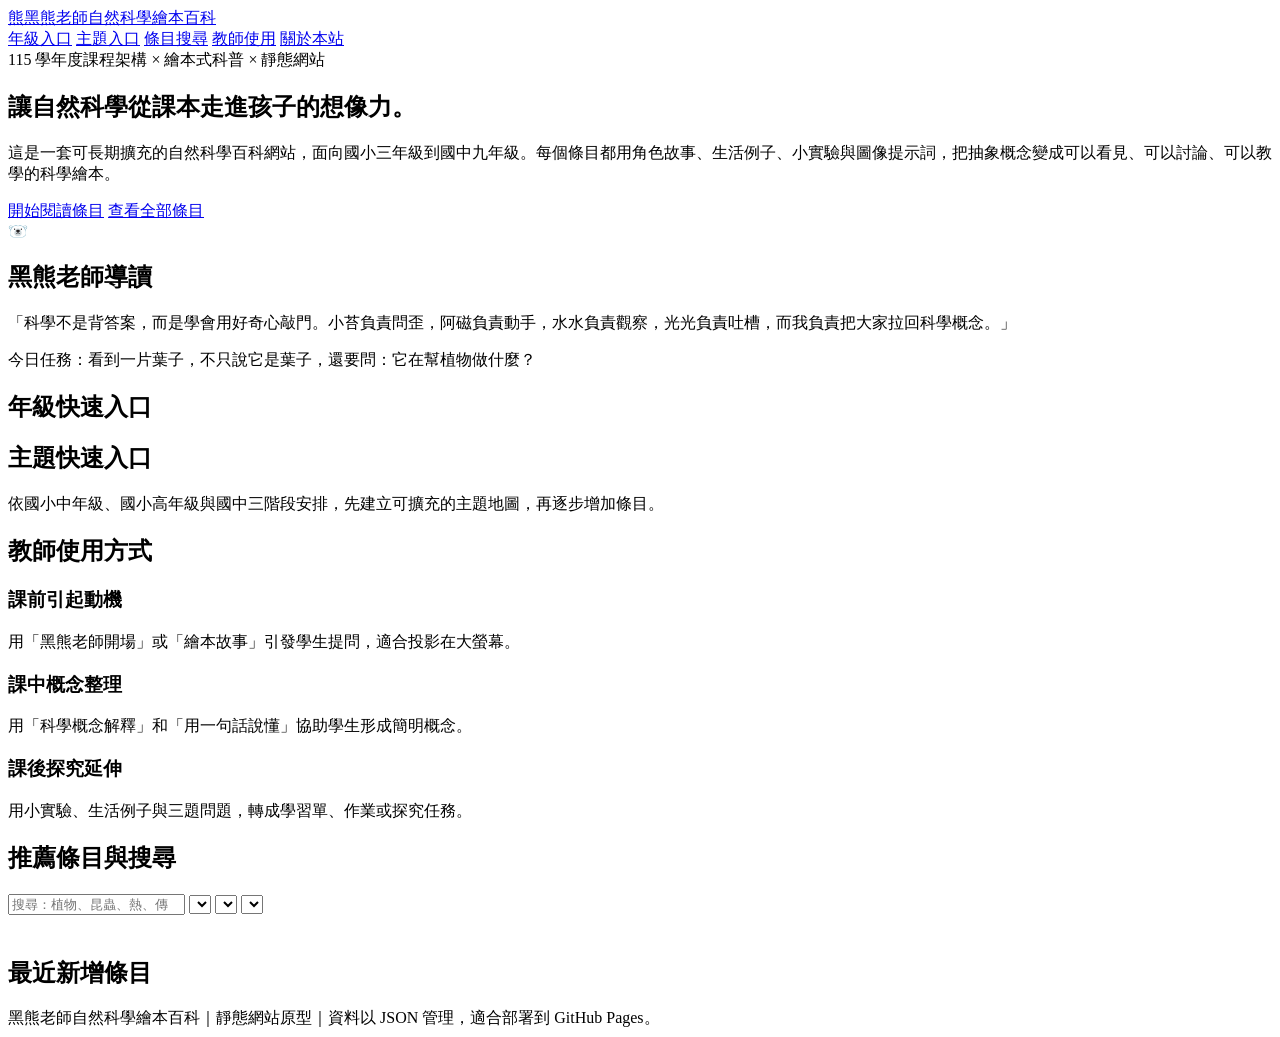
==== index.html @ 25e5d041 "Add homepage" ====
<!doctype html>
<html lang="zh-Hant">
<head>
  <meta charset="utf-8">
  <meta name="viewport" content="width=device-width, initial-scale=1">
  <title>黑熊老師自然科學繪本百科</title>
  <meta name="description" content="面向國小三年級到國中九年級的自然科學科普繪本百科網站。">
  <link rel="stylesheet" href="assets/css/style.css">
</head>
<body>
  <header class="site-header">
    <div class="container nav">
      <a class="logo" href="index.html"><span class="logo-mark">熊</span><span>黑熊老師自然科學繪本百科</span></a>
      <nav class="nav-links" aria-label="主選單">
        <a href="#grades">年級入口</a>
        <a href="#topics">主題入口</a>
        <a href="#entries">條目搜尋</a>
        <a href="pages/teacher-guide.html">教師使用</a>
        <a href="pages/about.html">關於本站</a>
      </nav>
    </div>
  </header>

  <main>
    <section class="hero">
      <div class="container hero-grid">
        <div>
          <span class="eyebrow">115 學年度課程架構 × 繪本式科普 × 靜態網站</span>
          <h1>讓自然科學從課本走進孩子的想像力。</h1>
          <p class="lead">這是一套可長期擴充的自然科學百科網站，面向國小三年級到國中九年級。每個條目都用角色故事、生活例子、小實驗與圖像提示詞，把抽象概念變成可以看見、可以討論、可以教學的科學繪本。</p>
          <div class="pill-row">
            <a class="button" href="#entries">開始閱讀條目</a>
            <a class="button" href="pages/entries.html">查看全部條目</a>
          </div>
        </div>
        <aside class="hero-card">
          <div class="bear-portrait">🐻‍❄️</div>
          <h2>黑熊老師導讀</h2>
          <p>「科學不是背答案，而是學會用好奇心敲門。小苔負責問歪，阿磁負責動手，水水負責觀察，光光負責吐槽，而我負責把大家拉回科學概念。」</p>
          <div class="quote">今日任務：看到一片葉子，不只說它是葉子，還要問：它在幫植物做什麼？</div>
        </aside>
      </div>
    </section>

    <section class="section" id="grades">
      <div class="container">
        <h2>年級快速入口</h2>
        <div class="card-grid" id="gradeQuick"></div>
      </div>
    </section>

    <section class="section" id="topics">
      <div class="container">
        <h2>主題快速入口</h2>
        <p class="lead">依國小中年級、國小高年級與國中三階段安排，先建立可擴充的主題地圖，再逐步增加條目。</p>
        <div class="card-grid" id="topicQuick"></div>
      </div>
    </section>

    <section class="section">
      <div class="container">
        <h2>教師使用方式</h2>
        <div class="card-grid">
          <article class="card"><h3>課前引起動機</h3><p>用「黑熊老師開場」或「繪本故事」引發學生提問，適合投影在大螢幕。</p></article>
          <article class="card"><h3>課中概念整理</h3><p>用「科學概念解釋」和「用一句話說懂」協助學生形成簡明概念。</p></article>
          <article class="card"><h3>課後探究延伸</h3><p>用小實驗、生活例子與三題問題，轉成學習單、作業或探究任務。</p></article>
        </div>
      </div>
    </section>

    <section class="section" id="entries">
      <div class="container">
        <h2>推薦條目與搜尋</h2>
        <div class="search-panel">
          <div class="controls">
            <input id="searchInput" type="search" placeholder="搜尋：植物、昆蟲、熱、傳導……" aria-label="搜尋條目">
            <select id="gradeFilter" aria-label="年級篩選"></select>
            <select id="stageFilter" aria-label="階段篩選"></select>
            <select id="topicFilter" aria-label="主題篩選"></select>
          </div>
        </div>
        <div class="entry-list" id="entryList"></div>
        <h2 style="margin-top: 42px;">最近新增條目</h2>
        <div class="entry-list" id="recommendedEntries"></div>
      </div>
    </section>
  </main>

  <footer class="footer">
    <div class="container">黑熊老師自然科學繪本百科｜靜態網站原型｜資料以 JSON 管理，適合部署到 GitHub Pages。</div>
  </footer>
  <script src="assets/js/app.js"></script>
</body>
</html>
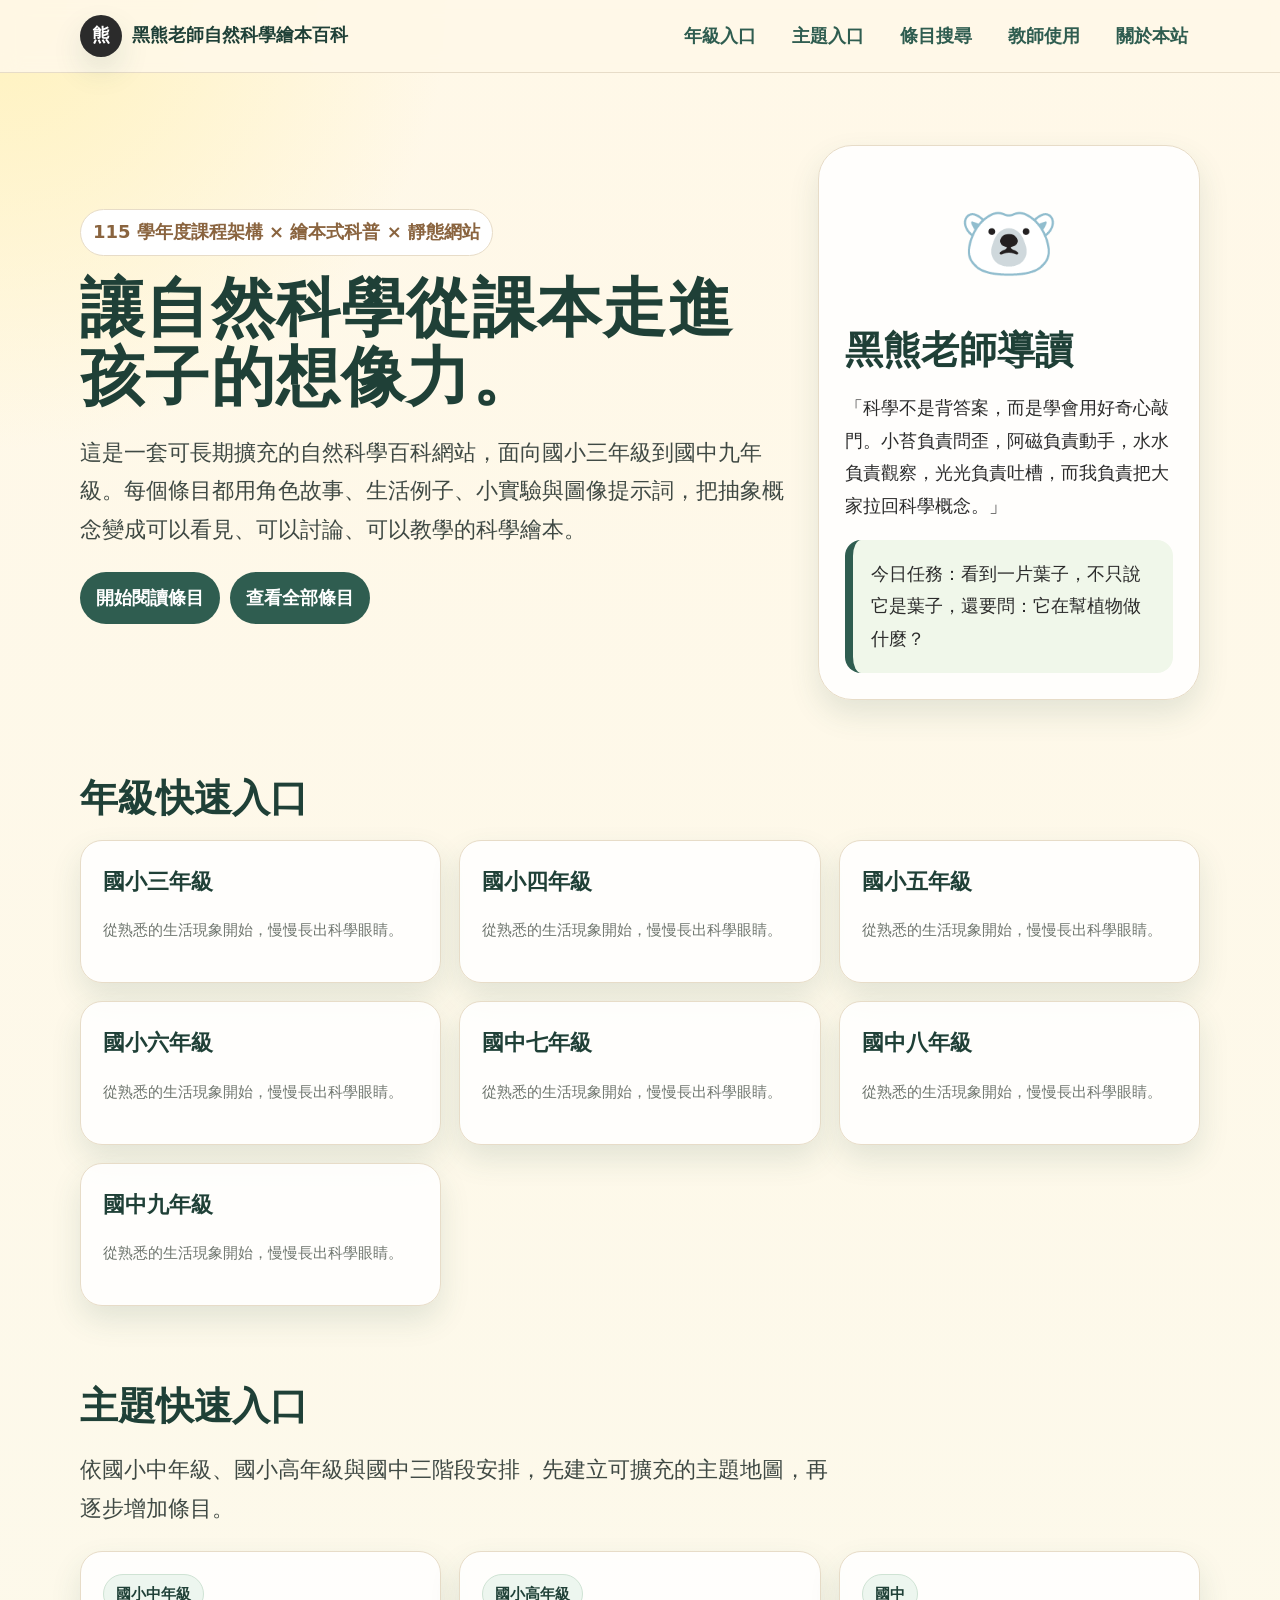
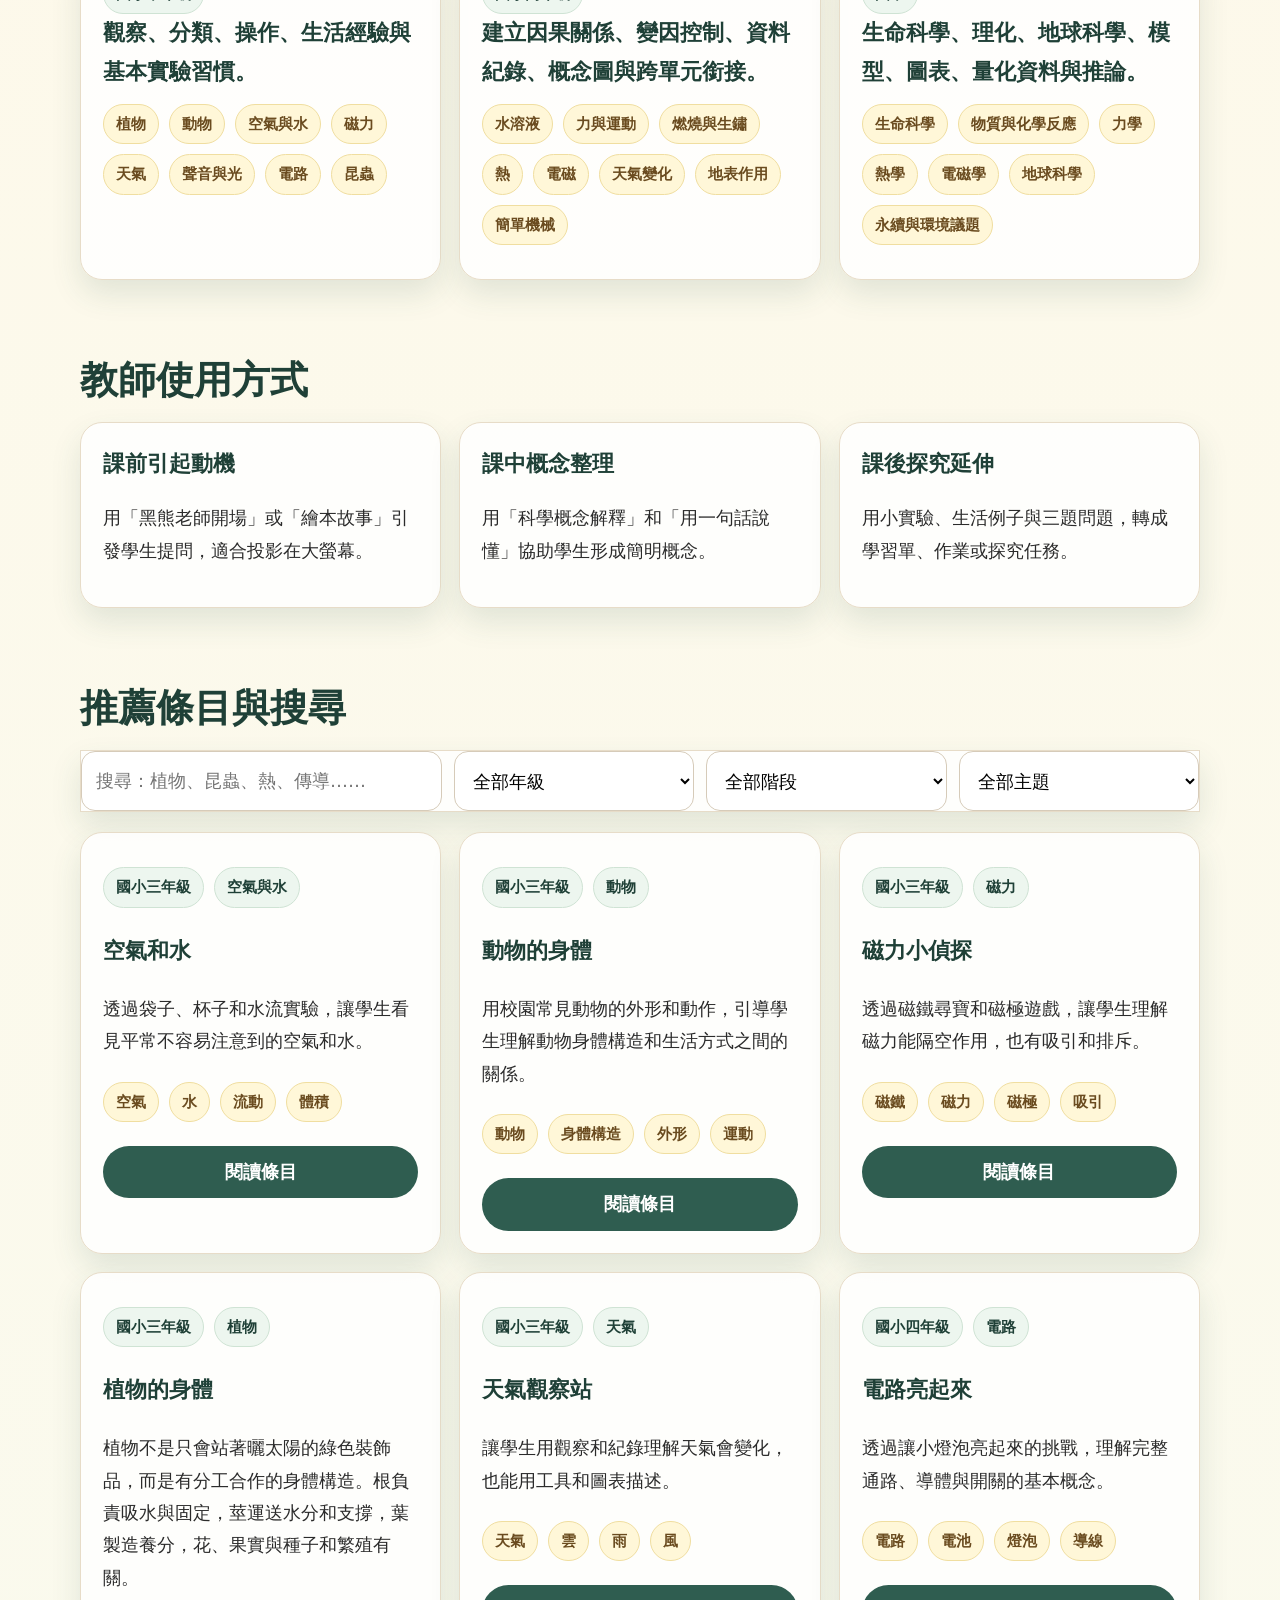
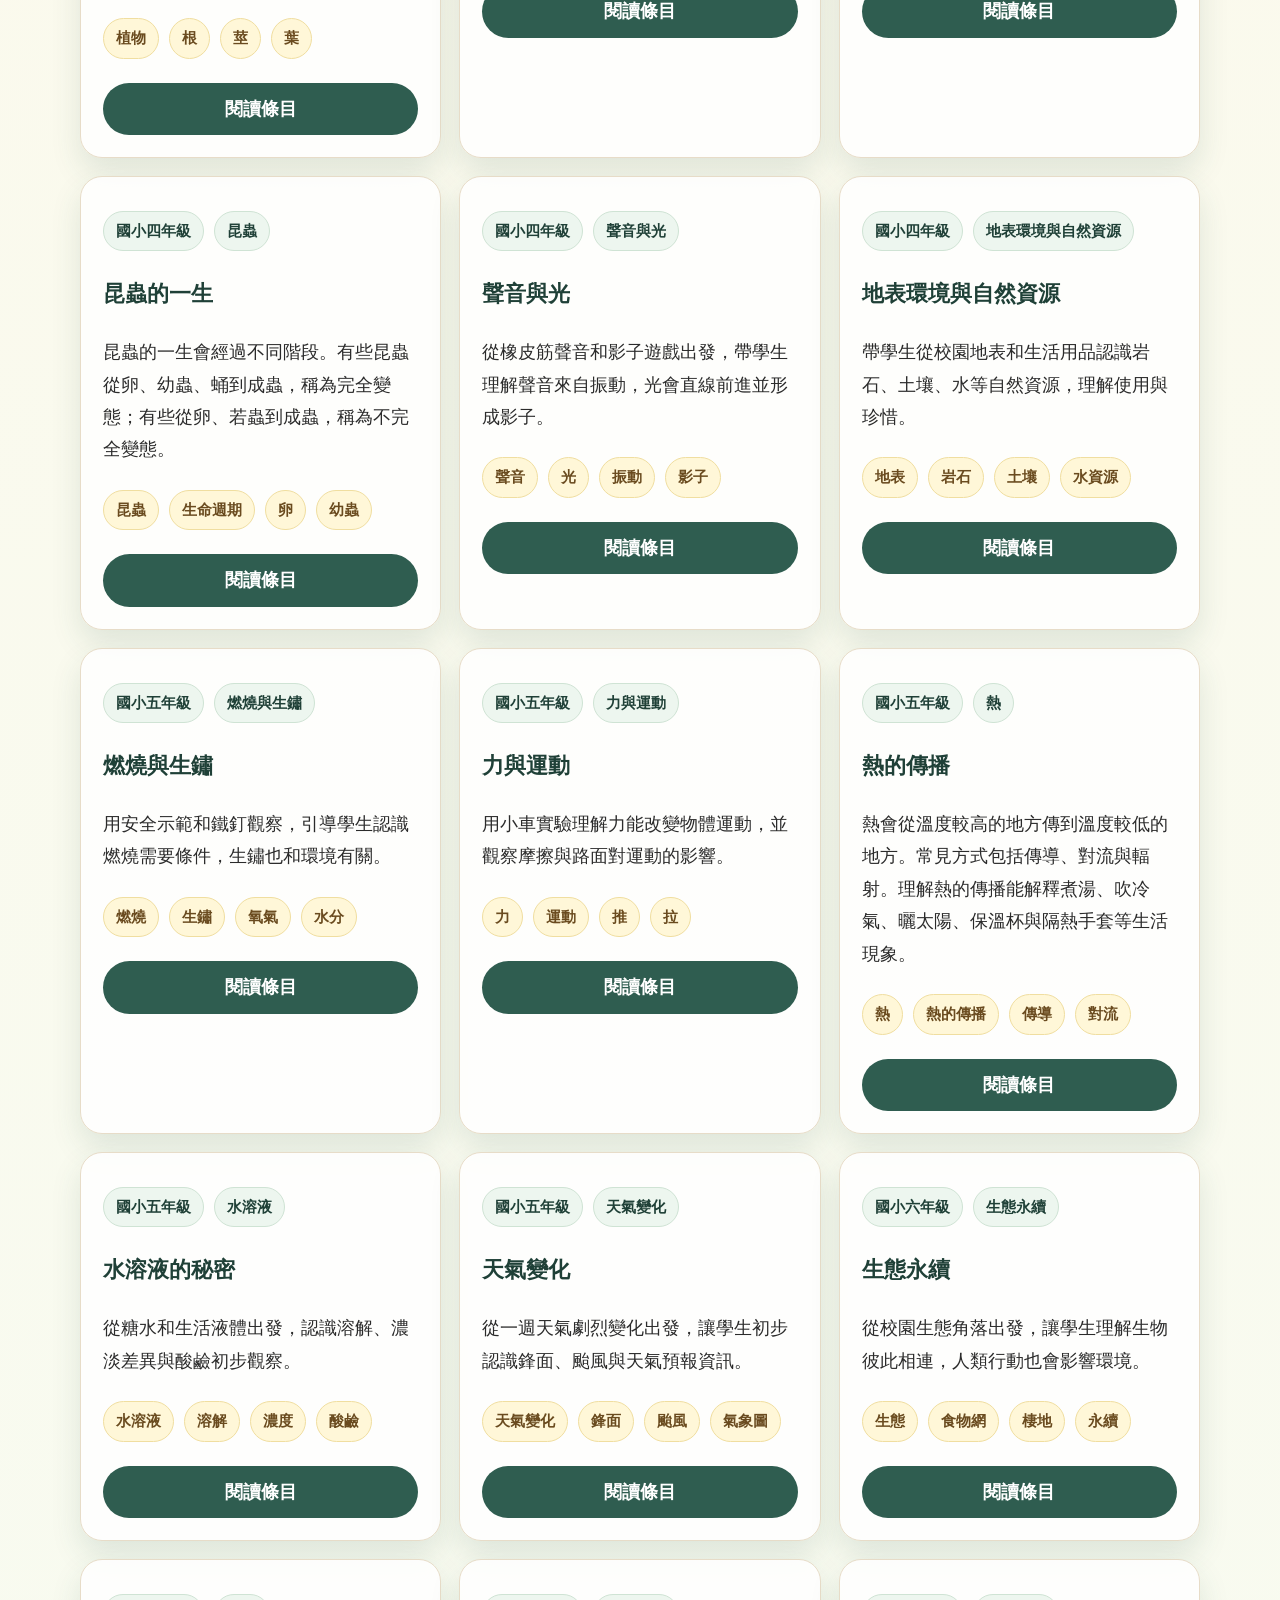
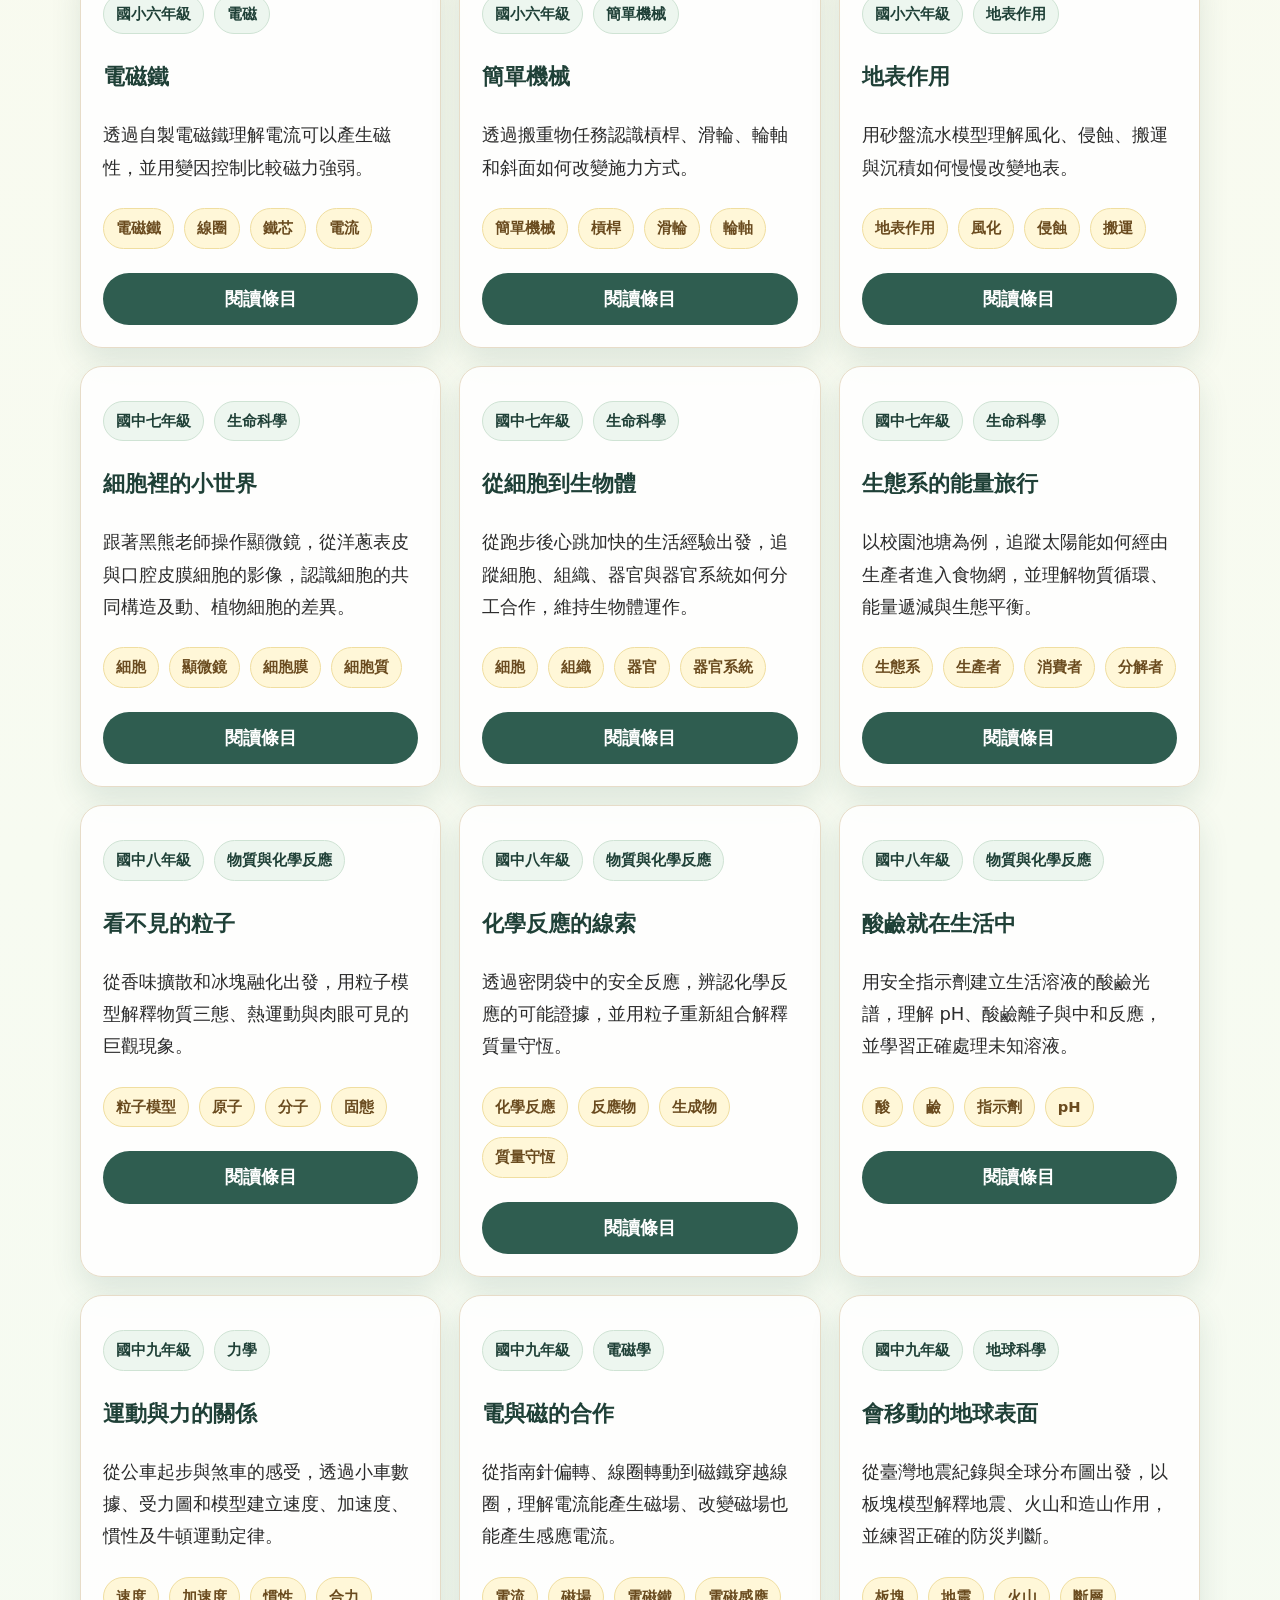
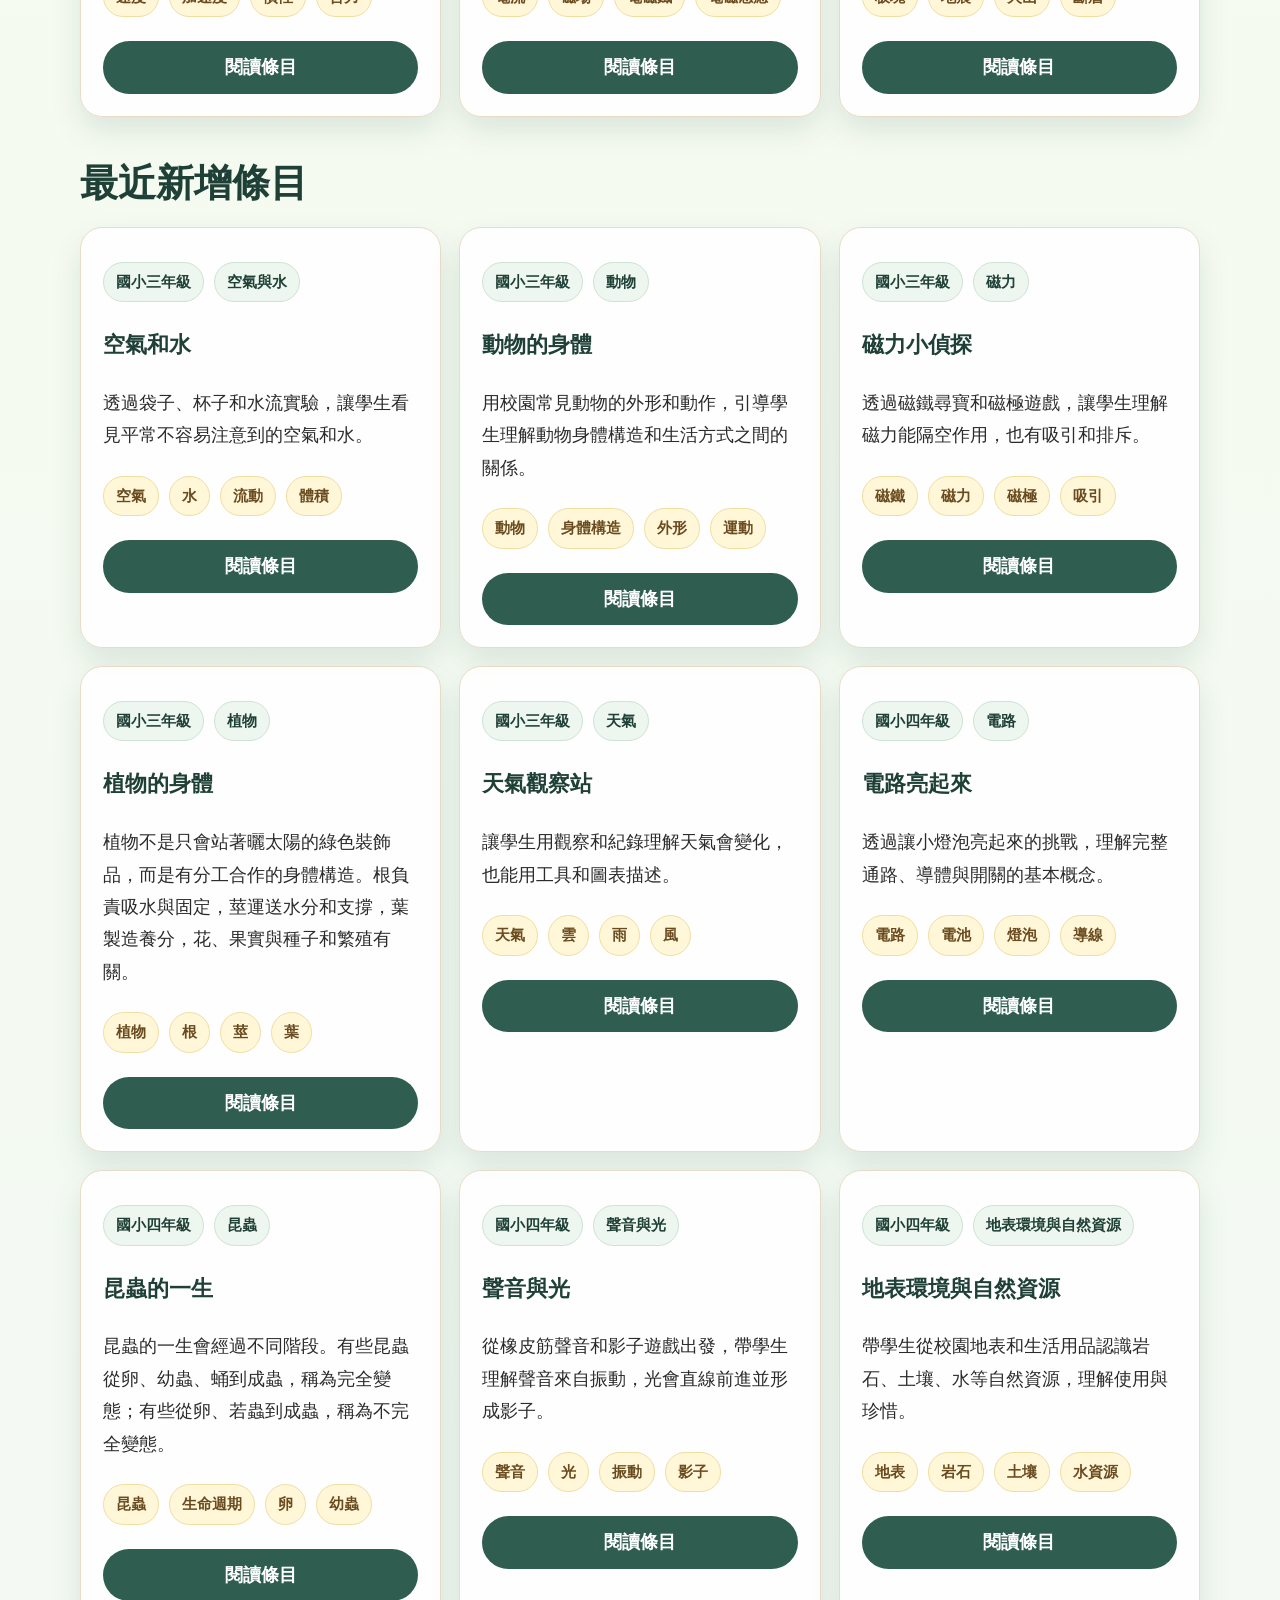
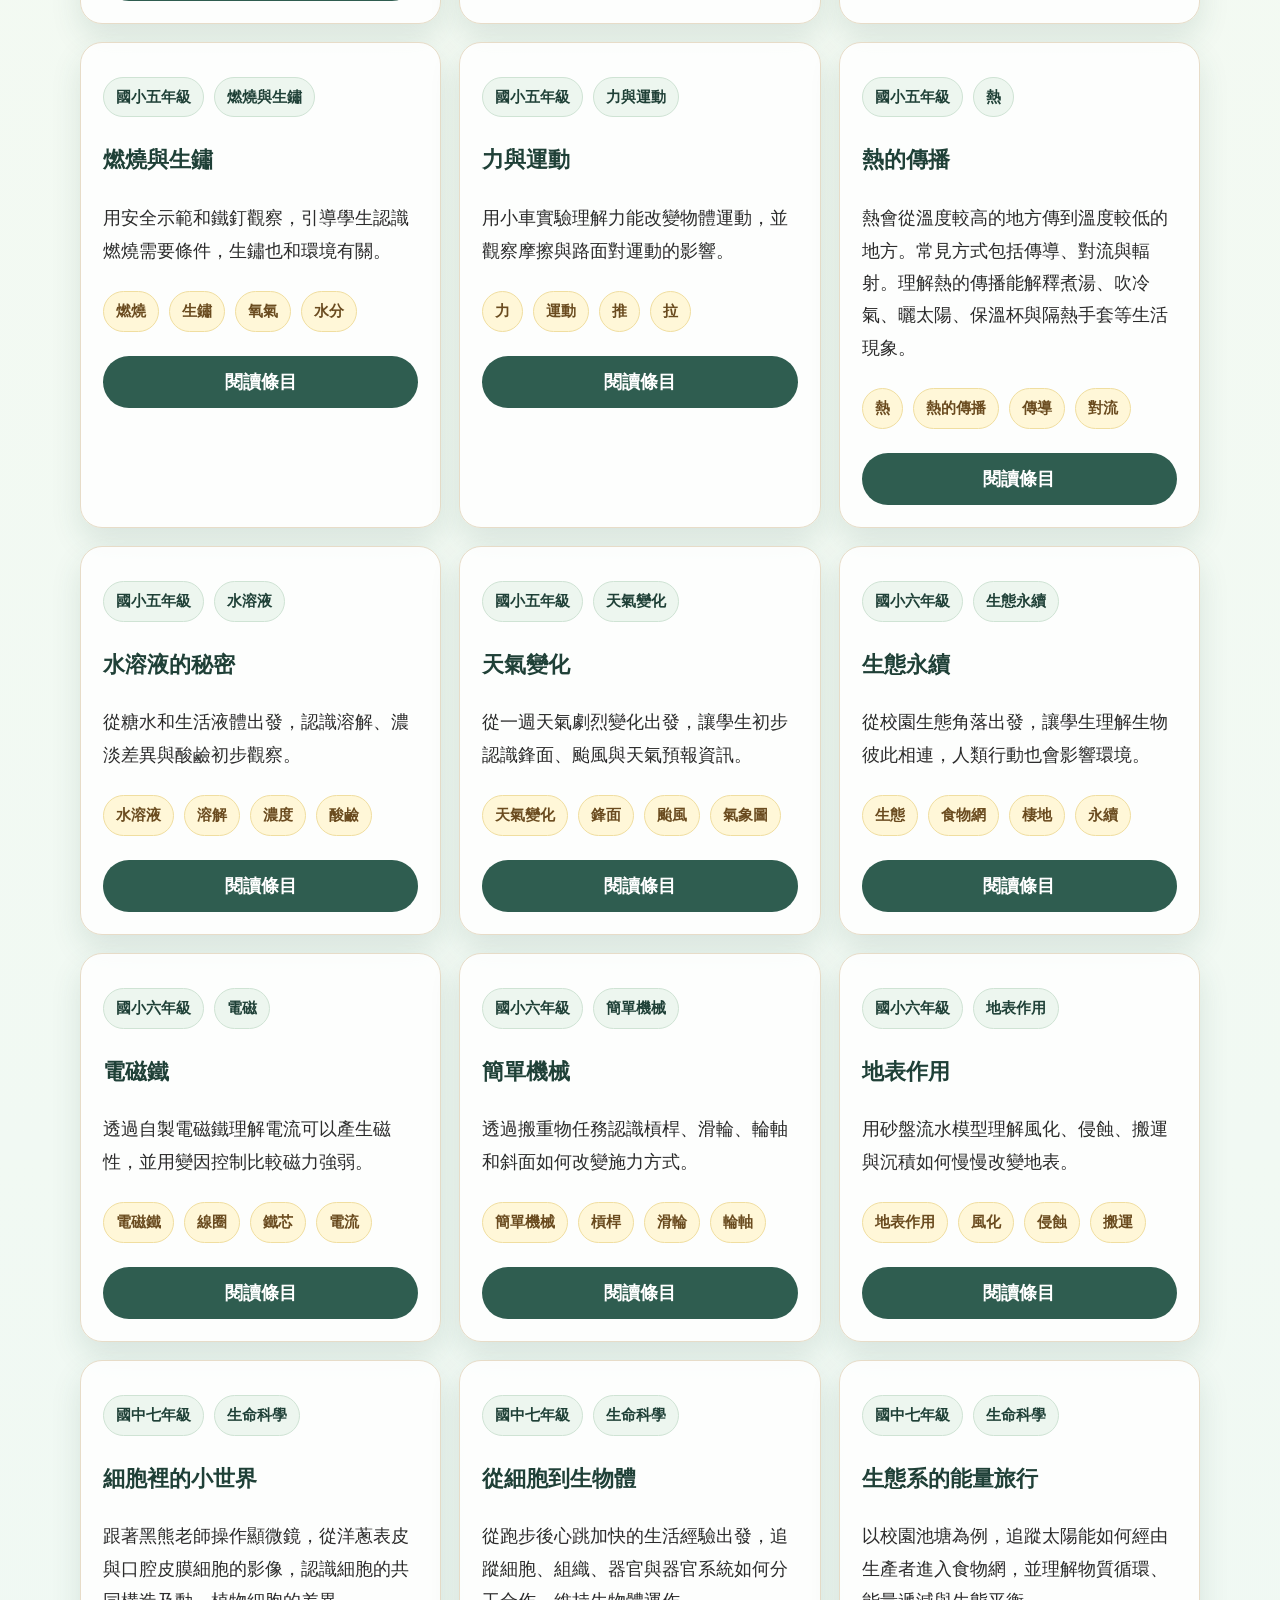
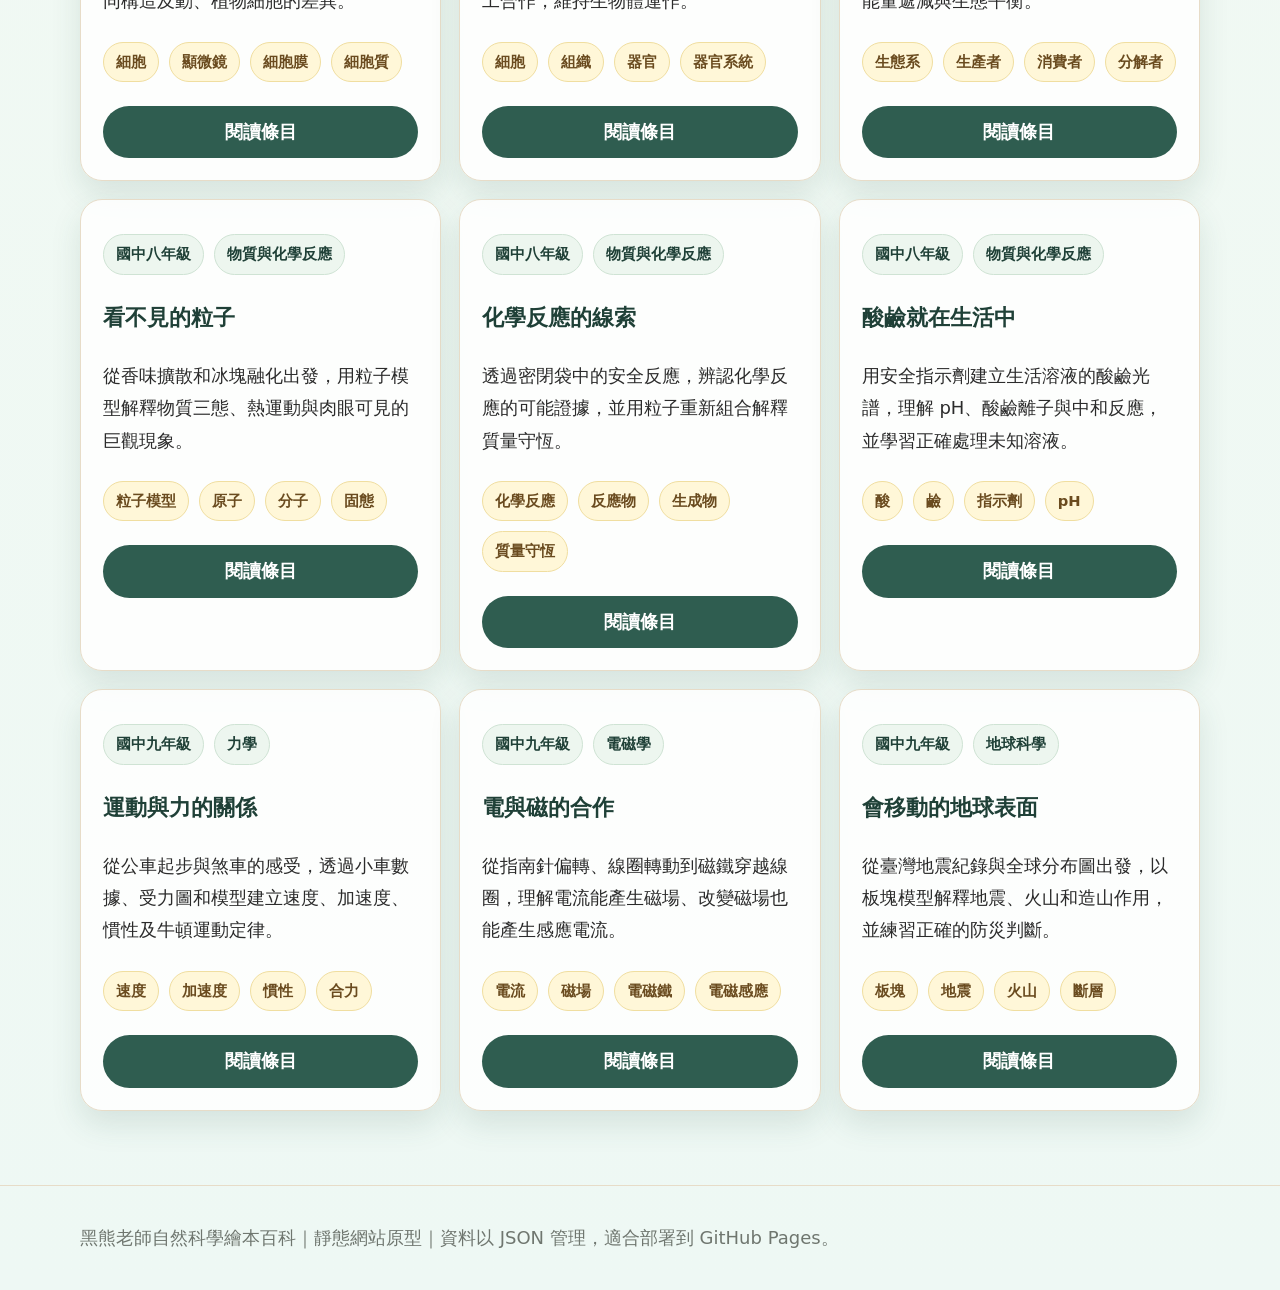
==== commit 55adb9fb: "Add social preview thumbnail" ====
--- a/index.html
+++ b/index.html
@@ -5,6 +5,20 @@
   <meta name="viewport" content="width=device-width, initial-scale=1">
   <title>黑熊老師自然科學繪本百科</title>
   <meta name="description" content="面向國小三年級到國中九年級的自然科學科普繪本百科網站。">
+  <meta property="og:type" content="website">
+  <meta property="og:site_name" content="黑熊老師自然科學繪本百科">
+  <meta property="og:url" content="https://prayer168.github.io/blackbear-science-encyclopedia/">
+  <meta property="og:title" content="黑熊老師自然科學繪本百科">
+  <meta property="og:description" content="面向國小三年級到國中九年級的自然科學科普繪本百科網站，透過故事、圖解與活動探索 27 個自然科學條目。">
+  <meta property="og:image" content="https://prayer168.github.io/blackbear-science-encyclopedia/assets/images/social-preview.jpg">
+  <meta property="og:image:width" content="1200">
+  <meta property="og:image:height" content="630">
+  <meta property="og:image:alt" content="黑熊老師帶領學生探索自然科學百科的社群分享縮圖">
+  <meta name="twitter:card" content="summary_large_image">
+  <meta name="twitter:title" content="黑熊老師自然科學繪本百科">
+  <meta name="twitter:description" content="面向國小三年級到國中九年級的自然科學科普繪本百科網站，透過故事、圖解與活動探索 27 個自然科學條目。">
+  <meta name="twitter:image" content="https://prayer168.github.io/blackbear-science-encyclopedia/assets/images/social-preview.jpg">
+  <meta name="twitter:image:alt" content="黑熊老師帶領學生探索自然科學百科的社群分享縮圖">
   <link rel="stylesheet" href="assets/css/style.css">
 </head>
 <body>
--- a/assets/css/style.css
+++ b/assets/css/style.css
@@ -0,0 +1 @@
+:root{--forest:#2f5d50;--forest-dark:#1f4037;--cream:#fff8e8;--paper:#fffdf6;--yellow:#f7d879;--blue:#cfe8ef;--soil:#8a643f;--bear:#2b2b2b;--muted:#6f766f;--line:#e7dcc8;--shadow:0 14px 30px rgba(47,93,80,.13);--radius:22px}*{box-sizing:border-box}html{scroll-behavior:smooth}body{margin:0;font-family:"Noto Sans TC","Microsoft JhengHei",system-ui,-apple-system,BlinkMacSystemFont,sans-serif;background:radial-gradient(circle at top left,#fff2bd 0,transparent 28rem),linear-gradient(180deg,var(--cream),#f7fbf1 52%,#eef8f4);color:var(--bear);font-size:18px;line-height:1.8}a{color:var(--forest);text-decoration:none}a:hover{text-decoration:underline}.container{width:min(1120px,calc(100% - 32px));margin:0 auto}.site-header{position:sticky;top:0;z-index:10;background:rgba(255,248,232,.92);backdrop-filter:blur(10px);border-bottom:1px solid var(--line)}.nav{display:flex;align-items:center;justify-content:space-between;gap:18px;padding:12px 0}.logo{display:flex;align-items:center;gap:10px;font-weight:900;color:var(--forest-dark);font-size:1.1rem}.logo-mark{display:grid;place-items:center;width:42px;height:42px;border-radius:50%;background:var(--bear);color:#fff;box-shadow:var(--shadow)}.nav-links{display:flex;flex-wrap:wrap;gap:12px}.nav-links a{padding:8px 12px;border-radius:999px;font-weight:700}.nav-links a:hover{background:#ffffffaa;text-decoration:none}.hero{padding:72px 0 36px}.hero-grid{display:grid;grid-template-columns:1.3fr .7fr;gap:28px;align-items:center}.eyebrow{display:inline-flex;gap:8px;align-items:center;padding:6px 12px;border-radius:999px;background:#fff;border:1px solid var(--line);color:var(--soil);font-weight:800}h1{font-size:clamp(2.2rem,5vw,4.8rem);line-height:1.08;margin:18px 0;letter-spacing:.02em;color:var(--forest-dark)}h2{font-size:clamp(1.65rem,3vw,2.4rem);line-height:1.25;color:var(--forest-dark);margin:0 0 18px}h3{font-size:1.35rem;color:var(--forest-dark);margin:0 0 10px}.lead{font-size:clamp(1.1rem,2vw,1.35rem);color:#3f4944;max-width:760px}.hero-card,.card,.search-panel,.article,.toc{background:rgba(255,255,255,.86);border:1px solid var(--line);box-shadow:var(--shadow)}.hero-card{border-radius:34px;padding:26px}.bear-portrait{font-size:5rem;text-align:center;margin-bottom:10px}.quote{background:#f0f7ea;border-left:8px solid var(--forest);padding:18px;border-radius:16px;margin:14px 0 0}.section{padding:38px 0}.card-grid{display:grid;grid-template-columns:repeat(3,1fr);gap:18px}.card{border-radius:var(--radius);padding:22px}.card:hover{transform:translateY(-2px);transition:.2s ease}.tagline{color:var(--muted);font-size:.96rem}.pill-row{display:flex;gap:10px;flex-wrap:wrap;margin:12px 0}.pill,.tag{display:inline-flex;align-items:center;padding:6px 12px;border-radius:999px;background:#edf6ef;color:var(--forest-dark);border:1px solid #cfe3d4;font-weight:700;font-size:.92rem}.tag{background:#fff7d8;border-color:#f0dea0;color:#6a4b1f}.button{display:inline-flex;align-items:center;justify-content:center;padding:10px 16px;border-radius:999px;background:var(--forest);color:#fff;font-weight:900;border:0;cursor:pointer}.button:hover{background:var(--forest-dark);text-decoration:none}.button:disabled{opacity:.45;cursor:not-allowed}.button-secondary{background:#f1f5ef;color:var(--forest-dark);border:1px solid #cbd8ce}.button-secondary:hover{background:#e4eee7;color:var(--forest-dark)}.controls{display:grid;grid-template-columns:1.5fr repeat(3,1fr);gap:12px}input,select{width:100%;padding:13px 14px;border:1px solid #d6cbb9;border-radius:14px;background:#fff;font:inherit}.entry-list{display:grid;grid-template-columns:repeat(3,1fr);gap:18px;margin-top:20px}.entry-card{display:flex;flex-direction:column;gap:12px;min-height:100%}.entry-card p{margin:0}.entry-layout{display:grid;grid-template-columns:minmax(0,1fr) 280px;gap:26px;padding:34px 0}.article{border-radius:30px;padding:clamp(20px,4vw,42px)}.article h1{font-size:clamp(2rem,4vw,3.6rem)}.article section{padding:20px 0;border-top:1px dashed #d8cab1}.article section:first-of-type{border-top:0}.sidebar{position:sticky;top:86px;align-self:start}.toc{border-radius:22px;padding:18px}.toc a{display:block;padding:5px 0;font-size:.95rem}.notice{background:#eaf6f8;border:1px solid #c1dbe3;border-radius:20px;padding:16px 18px}.table-wrap{overflow-x:auto}table{width:100%;border-collapse:collapse;background:#fff;border-radius:18px;overflow:hidden}th,td{border-bottom:1px solid var(--line);padding:12px;text-align:left;vertical-align:top}th{background:#edf6ef;color:var(--forest-dark)}.footer{padding:36px 0;color:var(--muted);border-top:1px solid var(--line);margin-top:36px}.empty{padding:24px;text-align:center;background:#fff;border:1px dashed #c8b894;border-radius:20px;color:var(--muted)}.prompt-box{background:#fbf4de;border:1px solid #ead79e;border-radius:18px;padding:14px;white-space:pre-wrap}.hidden{display:none!important}.view-switch{display:flex;flex-wrap:wrap;gap:10px;margin-bottom:20px}.storybook-shell{display:grid;gap:18px}.storybook-header{background:linear-gradient(135deg,#fff6d7,#f4fbf3);border:1px solid var(--line);border-radius:24px;padding:18px}.storybook-header .page-counter{font-weight:800;color:var(--soil)}.storybook-stage{display:grid;grid-template-columns:1fr 1fr;gap:22px;align-items:stretch}.storybook-illustration{min-height:360px;background:linear-gradient(180deg,#f7fbf4,#fff8e7);border:2px dashed #ccb98f;border-radius:26px;padding:20px;display:flex;flex-direction:column;justify-content:center;align-items:center;text-align:center}.storybook-illustration .big-icon{font-size:4rem;margin-bottom:10px}.storybook-illustration .caption{color:var(--muted);font-size:.98rem}.storybook-textbox{background:#fff;border:1px solid var(--line);border-radius:24px;padding:22px}.storybook-dialogue{background:#eef7fb;border-left:8px solid #9cc5d8;border-radius:16px;padding:16px 18px;margin:16px 0}.concept-card{background:#f0f7ea;border:1px solid #d5e6d7;border-radius:18px;padding:16px}.storybook-nav{display:flex;justify-content:space-between;align-items:center;gap:12px;margin-top:10px}.storybook-thumbnail-row{display:flex;flex-wrap:wrap;gap:8px;margin-top:8px}.storybook-dot{min-width:40px;padding:6px 10px;border-radius:999px;border:1px solid #d9ccb8;background:#fff;font-weight:700;cursor:pointer}.storybook-dot.active{background:var(--forest);color:#fff;border-color:var(--forest)}.mode-note{color:var(--muted);font-size:.95rem}.storybook-image{width:100%;max-width:100%;border-radius:22px;display:block;box-shadow:var(--shadow)}.image-caption{margin-top:10px;color:var(--muted);font-size:.95rem;text-align:center}.prompt-details{margin-top:12px;background:#fbf4de;border:1px solid #ead79e;border-radius:16px;padding:10px 14px}.prompt-details summary{cursor:pointer;font-weight:800;color:var(--soil)}.diagram-image-block{margin:16px 0}.diagram-image-block img{width:100%;max-width:100%;border-radius:20px;display:block;box-shadow:var(--shadow)}ul,ol{padding-left:1.3em}@media(max-width:900px){.hero-grid,.entry-layout{grid-template-columns:1fr}.sidebar{position:static}.card-grid,.entry-list{grid-template-columns:repeat(2,1fr)}.controls{grid-template-columns:1fr 1fr}.storybook-stage{grid-template-columns:1fr}.storybook-illustration{min-height:260px}}@media(max-width:640px){body{font-size:17px}.nav{align-items:flex-start;flex-direction:column}.card-grid,.entry-list,.controls{grid-template-columns:1fr}.hero{padding-top:34px}.nav-links{gap:6px}.storybook-nav{flex-direction:column;align-items:stretch}}@media print{.site-header,.sidebar,.footer,.search-panel,.view-switch{display:none}body{background:#fff;font-size:12pt}.article{box-shadow:none;border:0;padding:0}}
